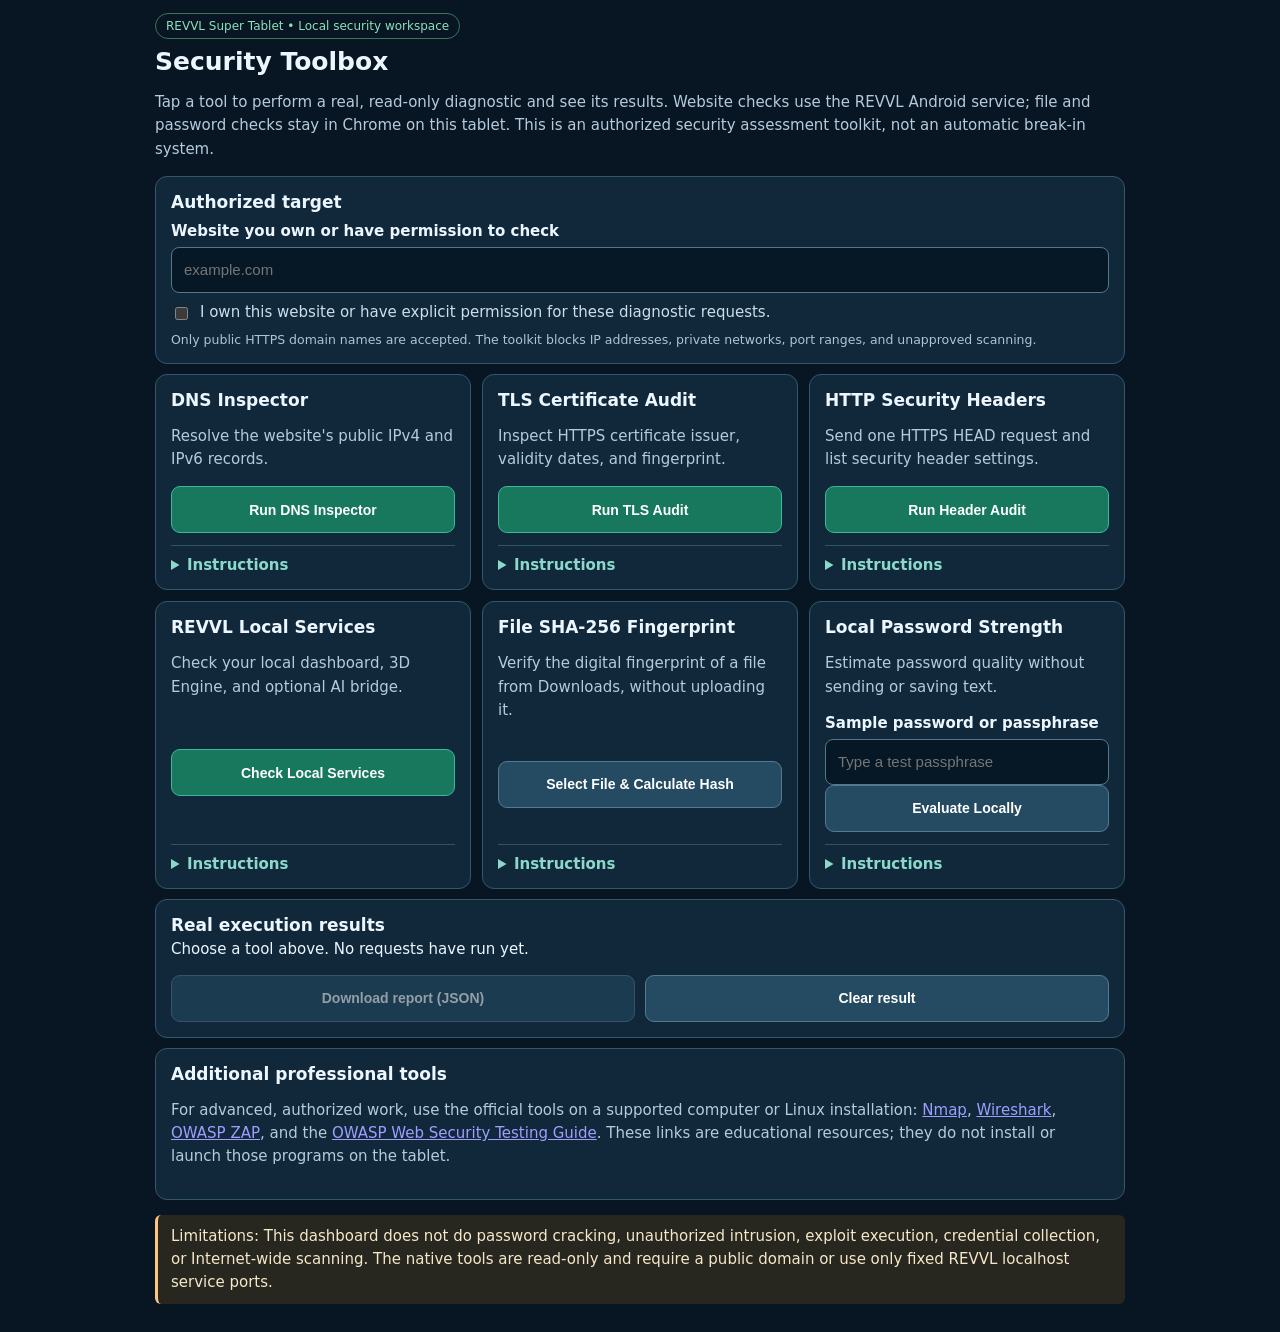
==== revvl-launcher/app/src/main/assets/REVVL_Security_Toolbox.html @ fa6075ee "Add integrated REVVL tap-to-run security toolbox dashboard with local DNS TLS headers hashing and ma" ====
<!doctype html>
<html lang="en"><head><meta charset="utf-8"><meta name="viewport" content="width=device-width, initial-scale=1">
<title>REVVL · Security Toolbox</title>
<style>
:root{color-scheme:dark;font:15px system-ui,Roboto,sans-serif;background:#081623;color:#ecf6ff}
*{box-sizing:border-box}body{margin:0;padding:13px}main{max-width:970px;margin:auto}
h1{font-size:25px;margin:8px 0}h2{font-size:17px;margin:0 0 5px}
p{line-height:1.55;color:#b5cbdd}small{color:#aec4d6}
.card{background:#10283a;border:1px solid #33586c;border-radius:12px;padding:15px;margin:10px 0}
.tools{display:grid;grid-template-columns:repeat(auto-fit,minmax(min(100%,265px),1fr));gap:11px}
.tools .card{margin:0;display:flex;flex-direction:column;justify-content:space-between}
button{min-height:47px;cursor:pointer;border-radius:9px;background:#18785e;border:1px solid #3eb895;color:white;font-weight:700;padding:11px 13px;width:100%;font-size:14px}
button:disabled{opacity:.55;cursor:wait}button.secondary{background:#254b62;border-color:#527b91}
input[type=text],input[type=password]{padding:12px;border:1px solid #52798a;border-radius:8px;background:#061825;color:white;width:100%;min-height:46px;font-size:15px}
label{display:block;font-weight:700;margin:10px 0 7px}label.inline{display:flex;gap:9px;align-items:start;font-weight:500;color:#ccdeeb}
label.inline input{margin-top:4px;accent-color:#30ba91}
pre{white-space:pre-wrap;overflow-wrap:anywhere;max-height:500px;overflow-y:auto;background:#041323;border:1px solid #315465;padding:14px;border-radius:10px;font-size:12px}
details{margin-top:12px;border-top:1px solid #315465;padding-top:10px}summary{cursor:pointer;color:#8bd9cb;font-weight:700}
.pill{font-size:12px;color:#8ce1bc;border:1px solid #38745e;padding:5px 10px;border-radius:30px;display:inline-block}
.row{display:flex;flex-wrap:wrap;gap:10px}.row>*{flex:1;min-width:160px}
.note{border-left:3px solid #ffc47f;padding:10px 13px;background:#27261f;border-radius:6px;color:#f5e7ca}
#feedback{white-space:pre-wrap;min-height:35px}
</style></head><body><main>
<span class="pill">REVVL Super Tablet • Local security workspace</span>
<h1>Security Toolbox</h1>
<p>Tap a tool to perform a real, read-only diagnostic and see its results. Website checks use the REVVL Android service; file and password checks stay in Chrome on this tablet. This is an authorized security assessment toolkit, not an automatic break-in system.</p>
<section class="card">
<h2>Authorized target</h2>
<label for="target">Website you own or have permission to check</label>
<input id="target" type="text" placeholder="example.com" autocapitalize="none" autocomplete="off" spellcheck="false" maxlength="253">
<label class="inline"><input id="authorize" type="checkbox"><span>I own this website or have explicit permission for these diagnostic requests.</span></label>
<small>Only public HTTPS domain names are accepted. The toolkit blocks IP addresses, private networks, port ranges, and unapproved scanning.</small>
</section>
<section class="tools" aria-label="Tap-to-run tools">
<div class="card"><div><h2>DNS Inspector</h2><p>Resolve the website's public IPv4 and IPv6 records.</p></div><button data-tool="dns">Run DNS Inspector</button><details><summary>Instructions</summary><p>Enter your approved domain above, check authorization, and tap Run. Read A (IPv4) and AAAA (IPv6) addresses in the results. DNS records are not vulnerability findings.</p></details></div>
<div class="card"><div><h2>TLS Certificate Audit</h2><p>Inspect HTTPS certificate issuer, validity dates, and fingerprint.</p></div><button data-tool="tls">Run TLS Audit</button><details><summary>Instructions</summary><p>Enter a public authorized hostname. Tap Run to establish a verified TLS connection. Review certificate expiry and issuer; report unexpected or expiring certificates to the site's administrator.</p></details></div>
<div class="card"><div><h2>HTTP Security Headers</h2><p>Send one HTTPS HEAD request and list security header settings.</p></div><button data-tool="headers">Run Header Audit</button><details><summary>Instructions</summary><p>Enter the website hostname. Tap Run to inspect HSTS, CSP, X-Content-Type-Options, Referrer-Policy, Permissions-Policy and X-Frame-Options. Missing headers are review points and may have legitimate configuration reasons. This tool does not exploit websites.</p></details></div>
<div class="card"><div><h2>REVVL Local Services</h2><p>Check your local dashboard, 3D Engine, and optional AI bridge.</p></div><button data-tool="local">Check Local Services</button><details><summary>Instructions</summary><p>Tap Run. This checks only ports 8788, 8770 and 8767 on this tablet. A successful connection means a listener exists; it does not validate all features.</p></details></div>
<div class="card"><div><h2>File SHA-256 Fingerprint</h2><p>Verify the digital fingerprint of a file from Downloads, without uploading it.</p></div><button id="pick-file" class="secondary">Select File & Calculate Hash</button><input type="file" id="hash-file" hidden><details><summary>Instructions</summary><p>Tap Select File, choose a file from the tablet, and view its SHA-256 digest. Compare it with a publisher's official checksum to detect accidental or malicious file changes. Maximum file size: 32 MB.</p></details></div>
<div class="card"><div><h2>Local Password Strength</h2><p>Estimate password quality without sending or saving text.</p><label for="pw">Sample password or passphrase</label><input id="pw" type="password" placeholder="Type a test passphrase" autocomplete="off"></div><button id="check-pw" class="secondary">Evaluate Locally</button><details><summary>Instructions</summary><p>Use a sample passphrase, not an important account password. Tap Evaluate and review length and character diversity. A length estimate cannot tell whether a password is breached; a password manager and MFA are recommended.</p></details></div>
</section>
<section class="card" aria-live="polite" aria-label="Results"><h2>Real execution results</h2>
<div id="feedback">Choose a tool above. No requests have run yet.</div>
<pre id="results" hidden></pre>
<div class="row"><button class="secondary" id="download-report" disabled>Download report (JSON)</button><button class="secondary" id="clear-result">Clear result</button></div></section>
<section class="card"><h2>Additional professional tools</h2><p>For advanced, authorized work, use the official tools on a supported computer or Linux installation: <a href="https://nmap.org/" target="_blank" rel="noopener noreferrer">Nmap</a>, <a href="https://www.wireshark.org/" target="_blank" rel="noopener noreferrer">Wireshark</a>, <a href="https://www.zaproxy.org/" target="_blank" rel="noopener noreferrer">OWASP ZAP</a>, and the <a href="https://owasp.org/www-project-web-security-testing-guide/" target="_blank" rel="noopener noreferrer">OWASP Web Security Testing Guide</a>. These links are educational resources; they do not install or launch those programs on the tablet.</p></section>
<p class="note">Limitations: This dashboard does not do password cracking, unauthorized intrusion, exploit execution, credential collection, or Internet-wide scanning. The native tools are read-only and require a public domain or use only fixed REVVL localhost service ports.</p>
</main><script>
'use strict';
const $=id=>document.getElementById(id);
let latest=null;
const buttons=[...document.querySelectorAll('[data-tool]')];
function status(message){$('feedback').textContent=message}
function show(data){
 latest=data;$('results').textContent=JSON.stringify(data,null,2);$('results').hidden=false;
 $('download-report').disabled=false;
 status(data.error?'Diagnostic reported an error: '+data.error:'Completed: real results shown below.');
}
async function run(tool){
 if(tool!=='local'&&!$('authorize').checked){status('Check the authorization box before running an Internet diagnostic.');return}
 const target=$('target').value.trim();
 if(tool!=='local'&&!target){status('Enter an authorized public domain first.');return}
 buttons.forEach(b=>b.disabled=true);status('Running '+tool+' using the REVVL Android service...');
 try{
  const res=await fetch('/api/security',{method:'POST',cache:'no-store',
   headers:{'Content-Type':'application/json'},body:JSON.stringify({tool,target})});
  const data=await res.json();
  show(data);
 }catch(e){show({error:'Android security service unavailable. Open the installed REVVL Recovery application and use its updated dashboard. '+e.message})}
 finally{buttons.forEach(b=>b.disabled=false)}
}
for(const b of buttons)b.addEventListener('click',()=>run(b.dataset.tool));
$('pick-file').addEventListener('click',()=>$('hash-file').click());
$('hash-file').addEventListener('change',async()=>{
 const file=$('hash-file').files?.[0];if(!file)return;
 if(file.size>33554432){show({error:'File is over the 32 MB local hashing limit.'});return}
 status('Calculating local SHA-256...');
 try{
  const digest=new Uint8Array(await crypto.subtle.digest('SHA-256',await file.arrayBuffer()));
  const hash=[...digest].map(b=>b.toString(16).padStart(2,'0')).join('');
  show({tool:'sha256',source:'Chrome local file; never uploaded',filename:file.name,size_bytes:file.size,sha256:hash});
 }catch(e){show({error:'Hash failed: '+e.message})}
 finally{$('hash-file').value=''}
});
$('check-pw').addEventListener('click',()=>{
 const p=$('pw').value;const varied=[/[a-z]/,/[A-Z]/,/[0-9]/,/[^a-z0-9]/i].filter(r=>r.test(p)).length;
 const score=p.length>=16&&varied>=2?'long and diverse':p.length>=12&&varied>=2?'moderate':'needs improvement';
 show({tool:'password_quality',source:'local browser only',characters:p.length,character_classes:varied,assessment:score,
  note:'Approximate composition check only; does not test password breach lists or true randomness.'});
 $('pw').value='';
});
$('download-report').addEventListener('click',()=>{
 if(!latest)return;
 const blob=new Blob([JSON.stringify(latest,null,2)],{type:'application/json'});
 const u=URL.createObjectURL(blob),a=document.createElement('a');a.href=u;a.download='REVVL_Security_Results.json';
 document.body.appendChild(a);a.click();a.remove();setTimeout(()=>URL.revokeObjectURL(u),3000);
});
$('clear-result').addEventListener('click',()=>{latest=null;$('results').hidden=true;$('results').textContent='';$('download-report').disabled=true;status('Results cleared. Choose another tool.')});
</script></body></html>
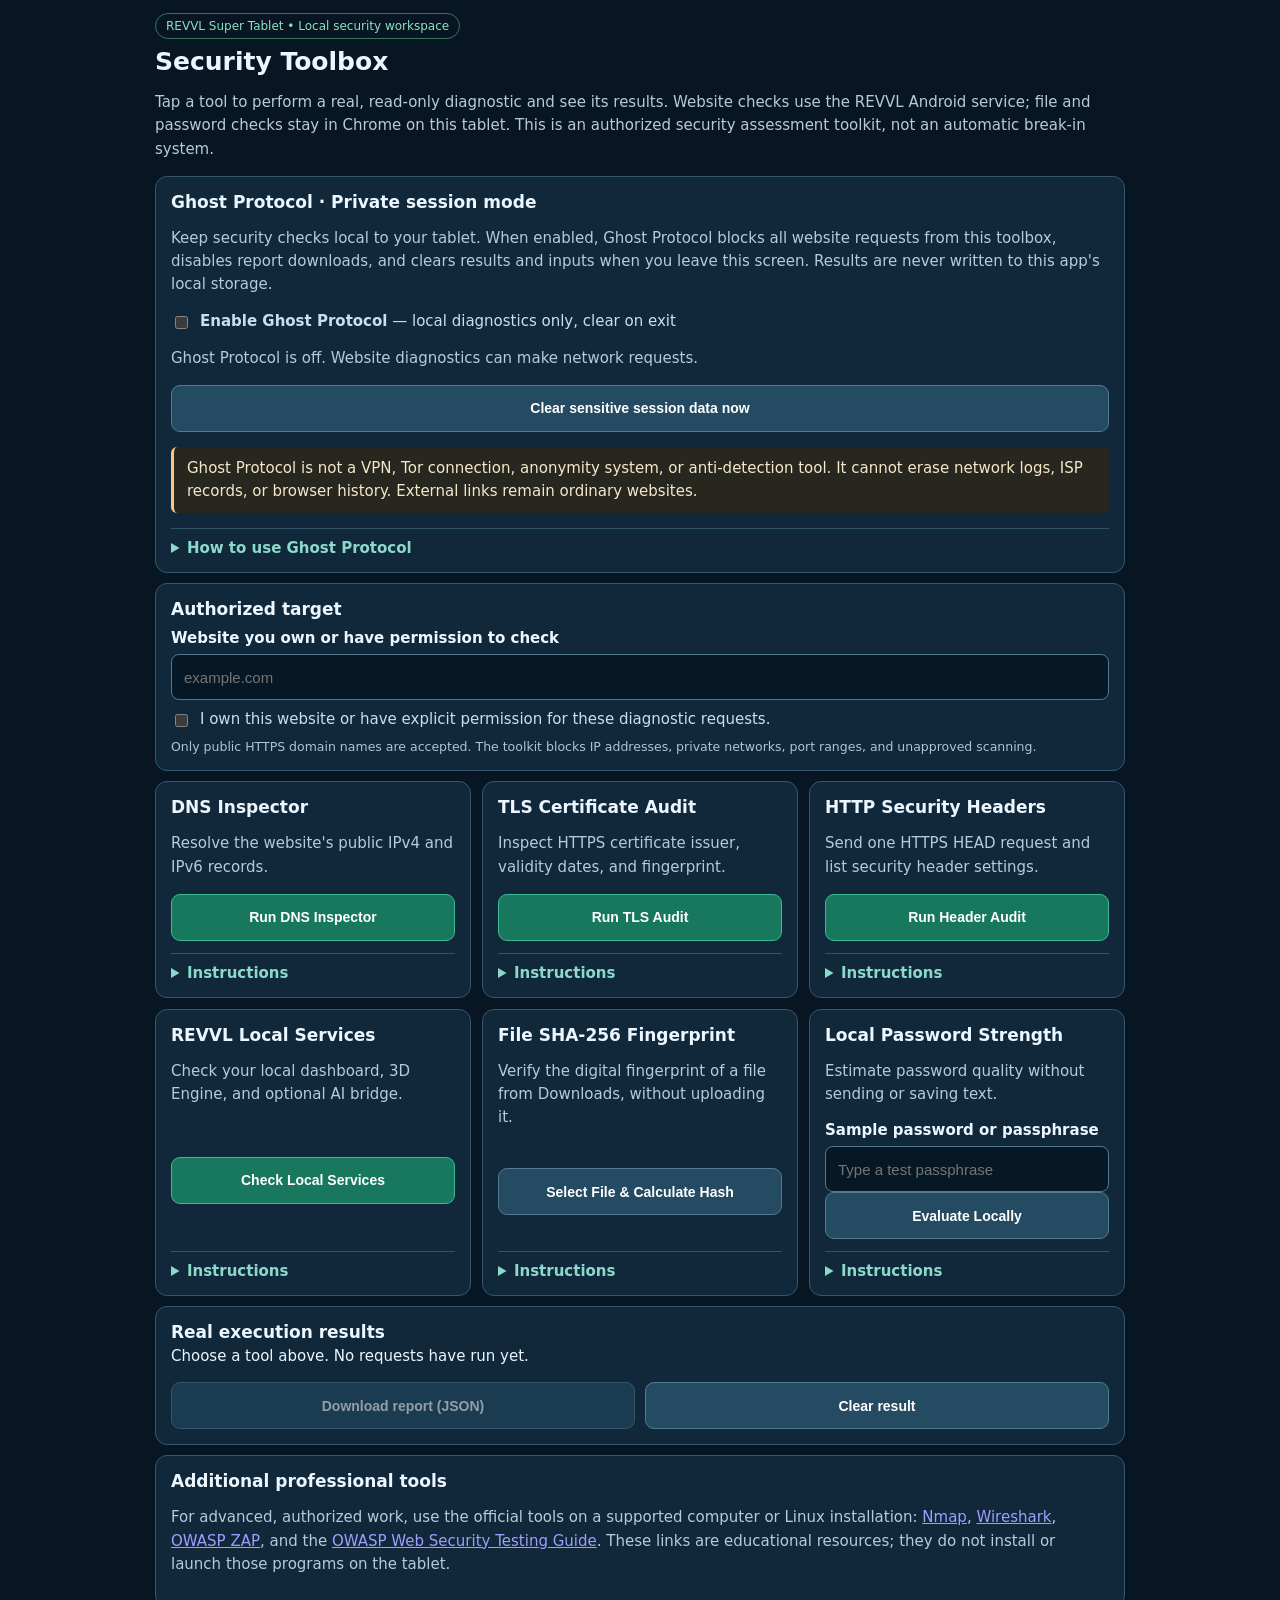
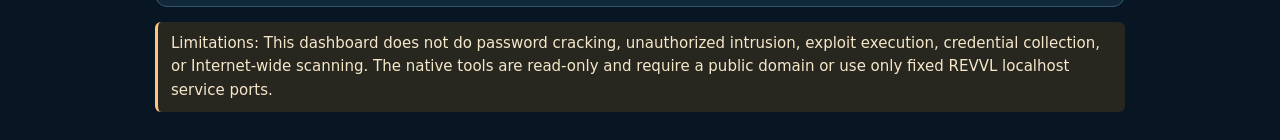
==== commit fa5bafa8: "Add Ghost Protocol opt-in local-only privacy mode, no report export and automatic session clearing" ====
--- a/revvl-launcher/app/src/main/assets/REVVL_Security_Toolbox.html
+++ b/revvl-launcher/app/src/main/assets/REVVL_Security_Toolbox.html
@@ -24,6 +24,15 @@
 <span class="pill">REVVL Super Tablet • Local security workspace</span>
 <h1>Security Toolbox</h1>
 <p>Tap a tool to perform a real, read-only diagnostic and see its results. Website checks use the REVVL Android service; file and password checks stay in Chrome on this tablet. This is an authorized security assessment toolkit, not an automatic break-in system.</p>
+<section class="card" id="ghost-panel">
+<h2>Ghost Protocol · Private session mode</h2>
+<p>Keep security checks local to your tablet. When enabled, Ghost Protocol blocks all website requests from this toolbox, disables report downloads, and clears results and inputs when you leave this screen. Results are never written to this app's local storage.</p>
+<label class="inline"><input id="ghost-toggle" type="checkbox"><span><strong>Enable Ghost Protocol</strong> — local diagnostics only, clear on exit</span></label>
+<p id="ghost-status" role="status">Ghost Protocol is off. Website diagnostics can make network requests.</p>
+<div class="row"><button class="secondary" id="ghost-clear" type="button">Clear sensitive session data now</button></div>
+<p class="note">Ghost Protocol is not a VPN, Tor connection, anonymity system, or anti-detection tool. It cannot erase network logs, ISP records, or browser history. External links remain ordinary websites.</p>
+<details><summary>How to use Ghost Protocol</summary><p>Turn it on before doing local-only checks. Use REVVL Local Services, File SHA-256, or the local password-quality tool. Network tools will stay disabled. When you switch tabs, close this page, or tap Clear, the visible report and target are erased. Turning it off re-enables authorized website diagnostics.</p></details>
+</section>
 <section class="card">
 <h2>Authorized target</h2>
 <label for="target">Website you own or have permission to check</label>
@@ -49,25 +58,65 @@
 'use strict';
 const $=id=>document.getElementById(id);
 let latest=null;
+let ghost=false;
+let requestSequence=0;
+let activeController=null;
 const buttons=[...document.querySelectorAll('[data-tool]')];
+const externalButtons=buttons.filter(b=>b.dataset.tool!=='local');
 function status(message){$('feedback').textContent=message}
+function clearSensitive(message){
+ requestSequence++;
+ if(activeController){activeController.abort();activeController=null}
+ latest=null;
+ $('results').textContent='';
+ $('results').hidden=true;
+ $('target').value='';
+ $('pw').value='';
+ $('hash-file').value='';
+ $('authorize').checked=false;
+ $('download-report').disabled=true;
+ if(message)status(message);
+}
+function setGhost(enabled){
+ ghost=!!enabled;
+ clearSensitive(ghost?'Ghost Protocol on — no Internet checks; temporary results only.':'Ghost Protocol off — authorized website checks available.');
+ externalButtons.forEach(b=>b.disabled=ghost);
+ $('ghost-status').textContent=ghost?
+  'ACTIVE: Internet diagnostics blocked, report export disabled, and session cleared on exit.':
+  'OFF: Authorized Internet diagnostics are enabled. No in-app history is stored.';
+ $('download-report').disabled=true;
+}
+$('ghost-toggle').addEventListener('change',e=>setGhost(e.target.checked));
+$('ghost-clear').addEventListener('click',()=>clearSensitive('Sensitive inputs and results cleared.'));
+document.addEventListener('visibilitychange',()=>{if(ghost&&document.hidden)clearSensitive('Ghost Protocol cleared the session on exit.')});
+window.addEventListener('pagehide',()=>{if(ghost)clearSensitive('Ghost Protocol cleared the session.')});
 function show(data){
- latest=data;$('results').textContent=JSON.stringify(data,null,2);$('results').hidden=false;
- $('download-report').disabled=false;
- status(data.error?'Diagnostic reported an error: '+data.error:'Completed: real results shown below.');
+ latest=ghost?null:data;
+ $('results').textContent=JSON.stringify(data,null,2);
+ $('results').hidden=false;
+ $('download-report').disabled=ghost||!latest;
+ status(data.error?'Diagnostic reported an error: '+data.error:'Completed: real results shown below.'+(ghost?' Ghost mode will clear them when you leave.':''));
 }
 async function run(tool){
+ if(ghost&&tool!=='local'){status('Ghost Protocol blocks website requests. Turn it off to run an authorized Internet diagnostic.');return}
  if(tool!=='local'&&!$('authorize').checked){status('Check the authorization box before running an Internet diagnostic.');return}
  const target=$('target').value.trim();
  if(tool!=='local'&&!target){status('Enter an authorized public domain first.');return}
- buttons.forEach(b=>b.disabled=true);status('Running '+tool+' using the REVVL Android service...');
+ const generation=++requestSequence;
+ buttons.forEach(b=>b.disabled=true);
+ status('Running '+tool+' using the REVVL Android service...');
+ const controller=new AbortController();activeController=controller;
  try{
-  const res=await fetch('/api/security',{method:'POST',cache:'no-store',
+  const res=await fetch('/api/security',{method:'POST',cache:'no-store',signal:controller.signal,
    headers:{'Content-Type':'application/json'},body:JSON.stringify({tool,target})});
   const data=await res.json();
-  show(data);
- }catch(e){show({error:'Android security service unavailable. Open the installed REVVL Recovery application and use its updated dashboard. '+e.message})}
- finally{buttons.forEach(b=>b.disabled=false)}
+  if(generation===requestSequence)show(data);
+ }catch(e){
+  if(generation===requestSequence)show({error:'Android security service unavailable. Open the updated REVVL Recovery app. '+e.message})
+ }finally{
+  if(activeController===controller)activeController=null;
+  buttons.forEach(b=>b.disabled=ghost&&b.dataset.tool!=='local')
+ }
 }
 for(const b of buttons)b.addEventListener('click',()=>run(b.dataset.tool));
 $('pick-file').addEventListener('click',()=>$('hash-file').click());
@@ -90,10 +139,10 @@
  $('pw').value='';
 });
 $('download-report').addEventListener('click',()=>{
- if(!latest)return;
+ if(ghost||!latest)return;
  const blob=new Blob([JSON.stringify(latest,null,2)],{type:'application/json'});
  const u=URL.createObjectURL(blob),a=document.createElement('a');a.href=u;a.download='REVVL_Security_Results.json';
  document.body.appendChild(a);a.click();a.remove();setTimeout(()=>URL.revokeObjectURL(u),3000);
 });
-$('clear-result').addEventListener('click',()=>{latest=null;$('results').hidden=true;$('results').textContent='';$('download-report').disabled=true;status('Results cleared. Choose another tool.')});
+$('clear-result').addEventListener('click',()=>clearSensitive('Results and sensitive inputs cleared.'));
 </script></body></html>
